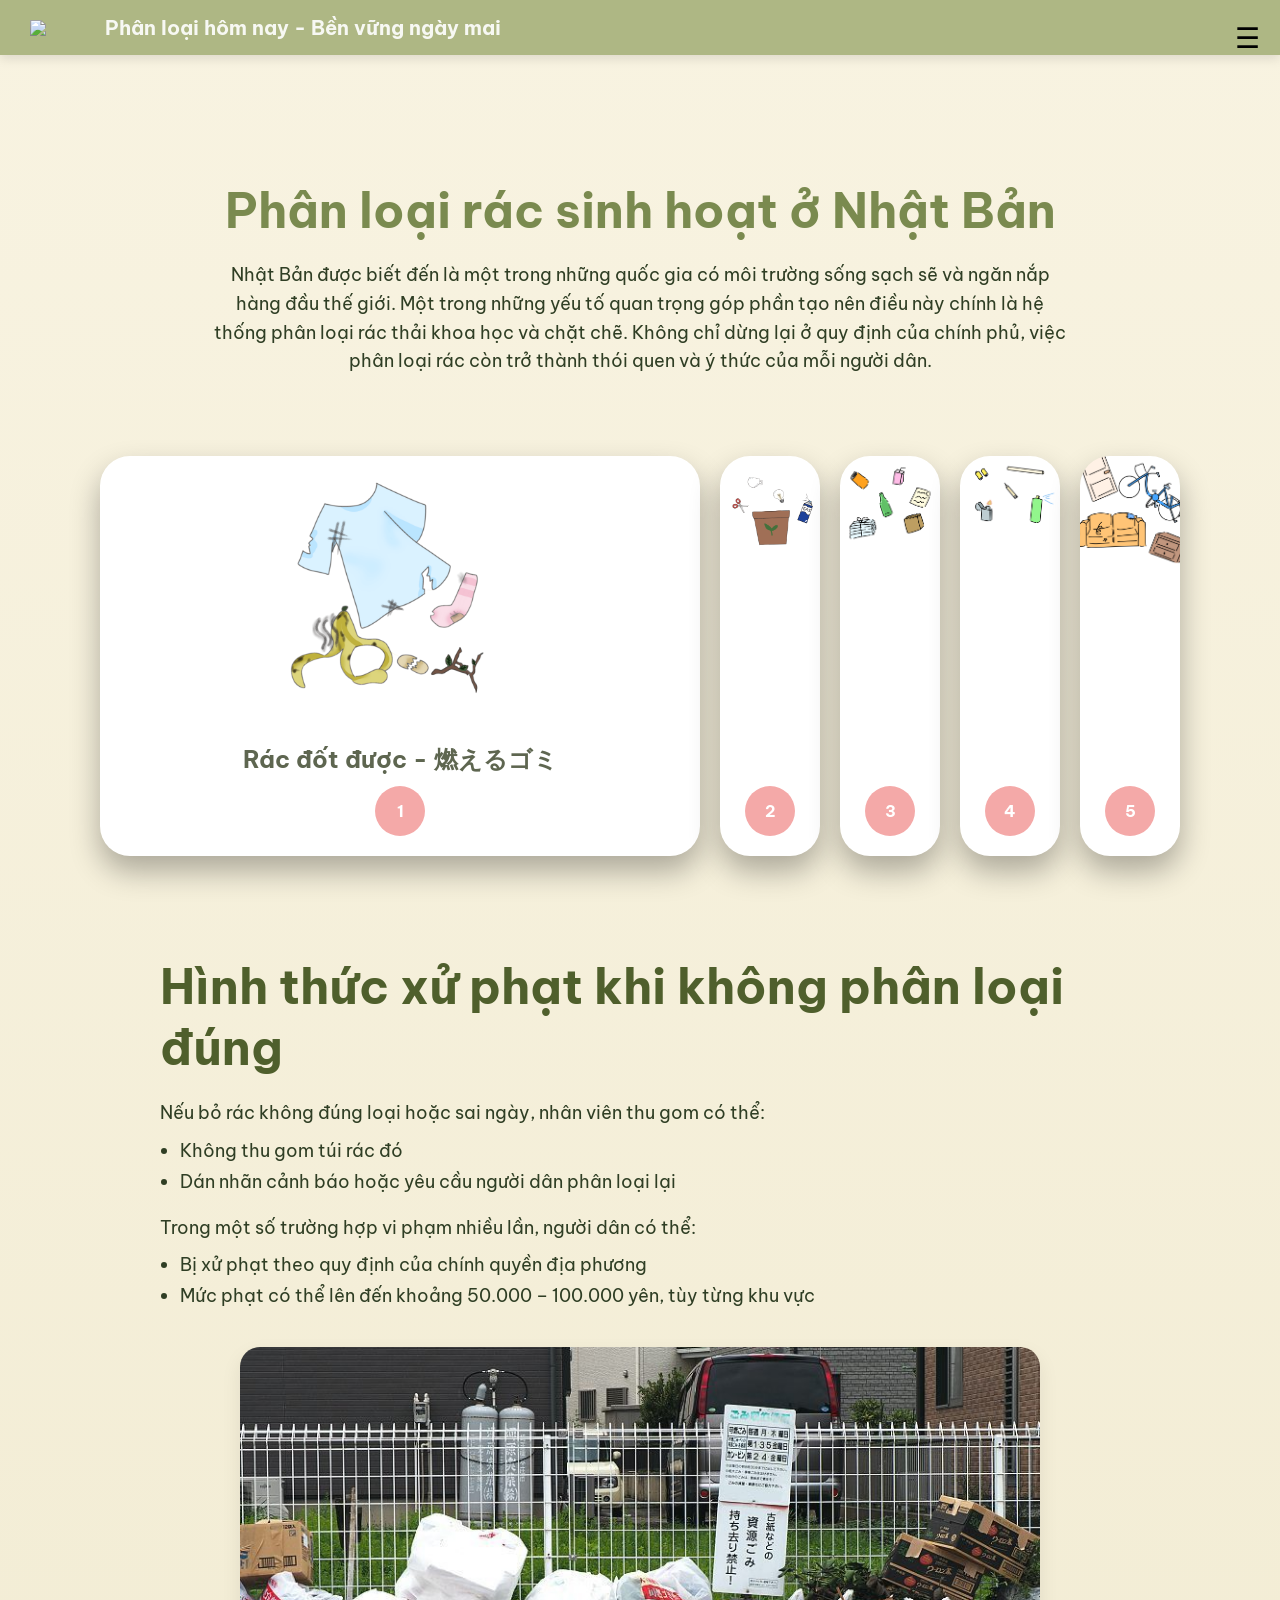
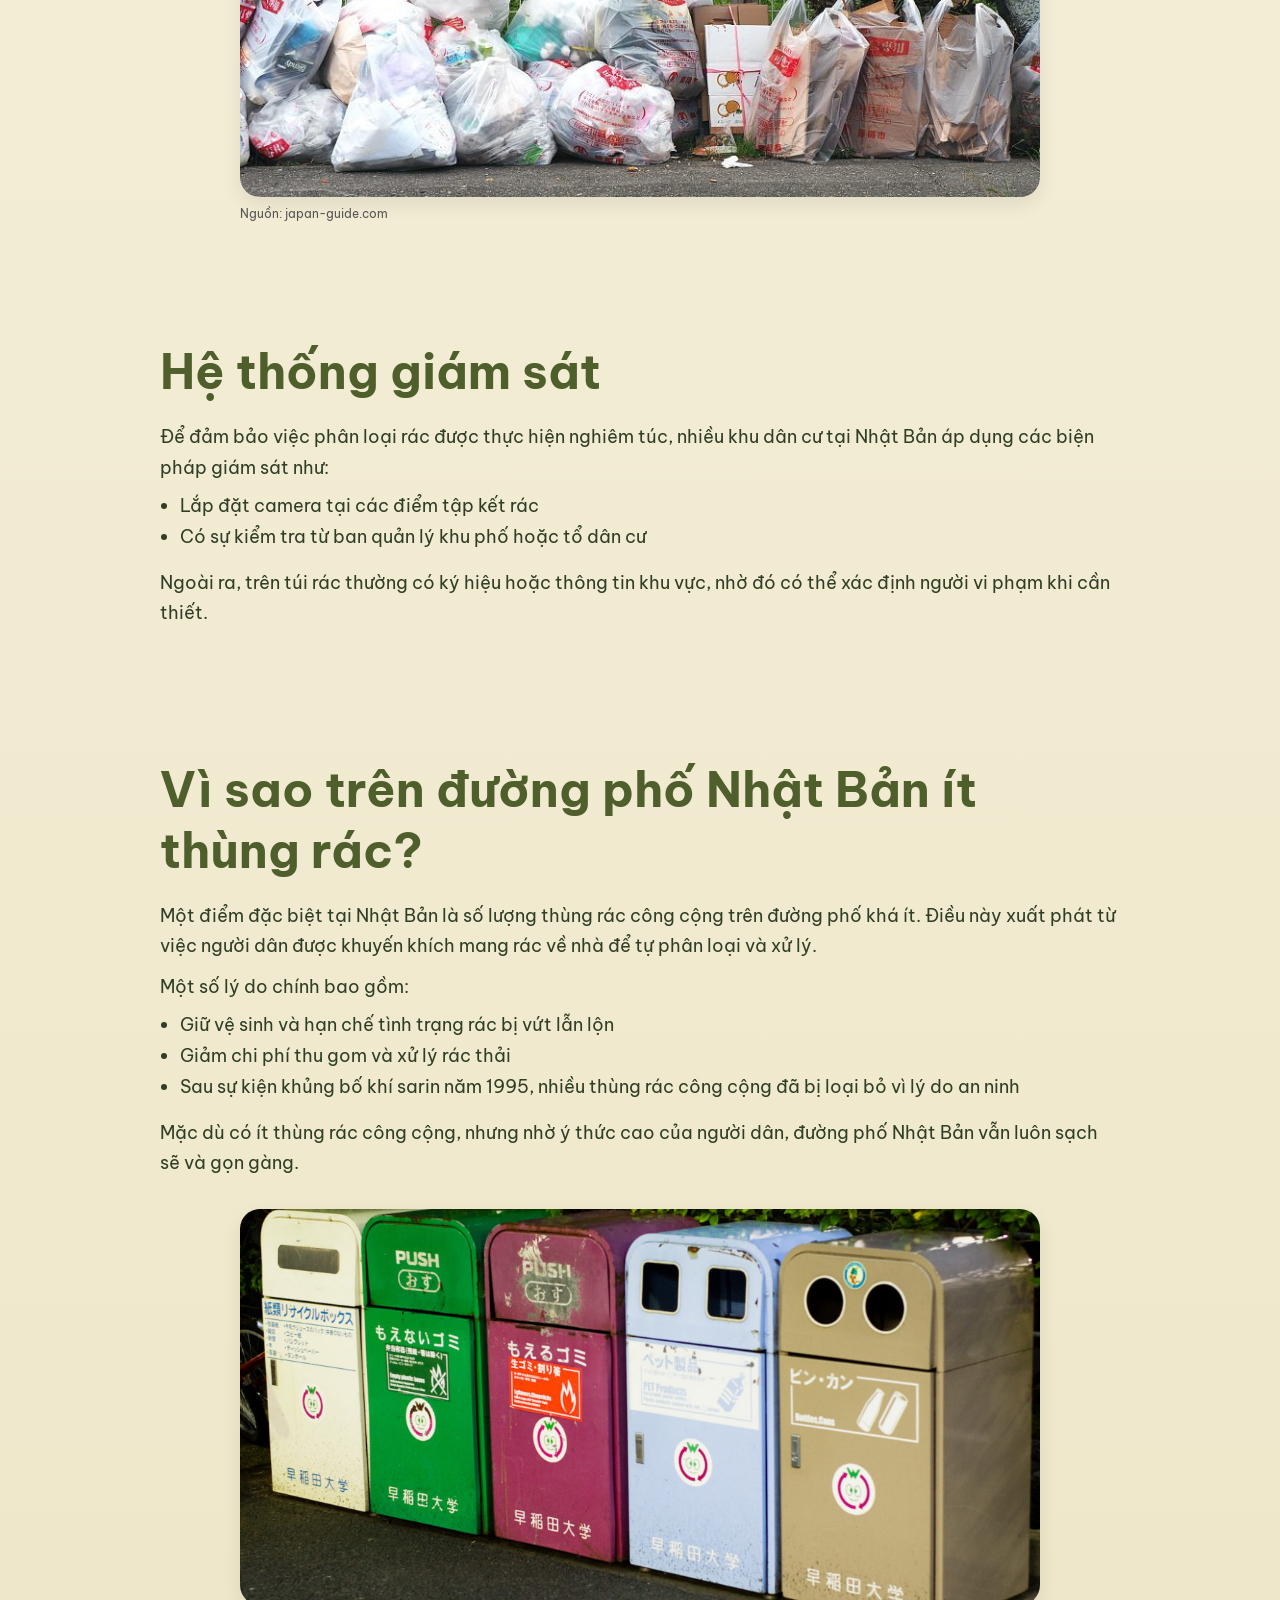
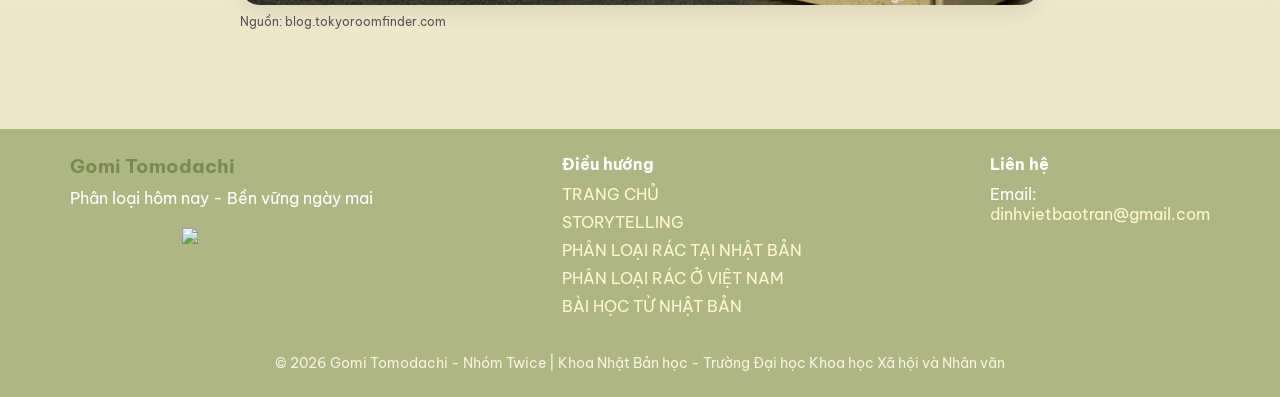
==== sort.html @ 8a850034 "Add files via upload" ====
<!DOCTYPE html>
<html lang="vi">
	<head>
		<meta charset="utf-8">
		<meta name="viewport" content="width=device-width, initial-scale=1.0">
		<link href="sort.css" rel="stylesheet" type="text/css">
		<link rel="preconnect" href="https://fonts.googleapis.com">
        <link rel="preconnect" href="https://fonts.gstatic.com" crossorigin>
        <link href="https://fonts.googleapis.com/css2?family=Be+Vietnam+Pro:ital,wght@0,100;0,200;0,300;0,400;0,500;0,600;0,700;0,800;0,900;1,100;1,200;1,300;1,400;1,500;1,600;1,700;1,800;1,900&family=Quicksand:wght@300..700&family=Zen+Kaku+Gothic+New&display=swap" rel="stylesheet">
        <title>Phân loại rác tại Nhật Bản</title>
		<link rel="icon" type="image/png" sizes="32x32" href="image/Logo.png">
		<link rel="icon" type="image/png" sizes="16x16" href="image/Logo.png">	
	</head>

<body>
    <nav class="navbar">
    <div class= nav-left>       
    <img src="image/logo.png" class="logo">
        <p class="slogan">Phân loại hôm nay - Bền vững ngày mai</p>
    </div>

    <div class="menu-btn" onclick="openMenu()">☰</div>

    <div id="sidebar" class="sidebar">
        <a href="#" onclick="closeMenu()">✕</a>
        <a href="index.html">Trang chủ</a>
        <a href="truyen.html">Storytelling</a>
        <a href="sort.html">Phân loại rác tại Nhật Bản</a>
        <a href="sortVN.html">Phân loại rác tại Việt Nam</a>
        <a href="lesson.html">Bài học</a>
    </div>
</nav>
<section class="hero fade-in">
  <h1>Phân loại rác sinh hoạt ở Nhật Bản</h1>

  <p>
Nhật Bản được biết đến là một trong những quốc gia có môi trường sống sạch sẽ và ngăn nắp hàng đầu thế giới. 
Một trong những yếu tố quan trọng góp phần tạo nên điều này chính là hệ thống phân loại rác thải khoa học và chặt chẽ. 
Không chỉ dừng lại ở quy định của chính phủ, việc phân loại rác còn trở thành thói quen và ý thức của mỗi người dân. 
</p>
</section>


<input type="radio" name="slide" id="s1" checked>
<input type="radio" name="slide" id="s2">
<input type="radio" name="slide" id="s3">
<input type="radio" name="slide" id="s4">
<input type="radio" name="slide" id="s5">


<div class="container">

<label for="s1" class="card card1">
    <div class="flip">
        <div class="front">
            <h2>Rác đốt được - 燃えるゴミ</h2>
        </div>
        <div class="back">
        <h3>Thông tin chi tiết:</h3>
        <ul class="profile-list">
            <li>Thức ăn thừa</li>
            <li>Khăn giấy</li>
            <li>Nhựa bẩn dính dầu mỡ</li>
            <li>Quần áo cũ</li>
            <li>Cành lá nhỏ</li>
            <li>Dầu ăn đã dùng</li>
        </ul>
        <a href="chitiet1.html" class="detail-btn">
            Xem chi tiết
        </a>
        </div>
    </div>
<div class="number">1</div>
</label>

<label for="s2" class="card card2">
    <div class="flip">
        <div class="front">
            <h2>Rác không đốt được - 燃えないゴミ</h2>
        </div>
        <div class="back">
                <h3>Thông tin chi tiết:</h3>
        <ul class="profile-list">
            <li>Kim loại nhỏ</li>
            <li>Kính, ly thuỷ tinh</li>
            <li>Gốm sứ, chậu cây</li>
            <li>Dao kéo, vật sắc nhọn</li>
            <li>Bình xịt & gas mini </li>
            <li>Bóng đèn </li>
            <li>Thiết bị điện nhỏ</li>
            <li>Nồi và chảo</li>
        </ul>
        <a href="chitiet2.html" class="detail-btn">
            Xem chi tiết
        </a>
        </div>
    </div>
<div class="number">2</div>
</label>

<label for="s3" class="card card3">
    <div class="flip">
        <div class="front">
            <h2>Rác tái chế - 資源ごみ</h2>
        </div>
        <div class="back">
        <h3>Thông tin chi tiết:</h3>
        <ul class="profile-list">
            <li>Lon: nước, thực phẩm</li>
            <li>Chai thuỷ tinh</li>
            <li>Chai PET</li>
            <li>Hộp sữa & đồ uống</li>
            <li>Giấy & carton </li>
            <li>Giấy vụn </li>
        </ul>
        <a href="chitiet3.html" class="detail-btn">
            Xem chi tiết
        </a>
        </div>
    </div>
<div class="number">3</div>
</label>

<label for="s4" class="card card4">
    <div class="flip">
        <div class="front">
            <h2>Rác nguy hiểm - 危険ゴミ</h2>
        </div>
        <div class="back">
        <h3>Thông tin chi tiết:</h3>
        <ul class="profile-list">
            <li>Pin</li>
            <li>Bóng đèn huỳnh quang</li>
            <li>Bật lửa</li>
            <li>Thuốc tẩy rửa</li>
            <li>Thuốc hết hạn</li>
            <li>Vật dễ cháy nổ</li>
        </ul>
        <a href="chitiet4.html" class="detail-btn">
            Xem chi tiết
        </a>
        </div>
    </div>
<div class="number">4</div>
</label>

<label for="s5" class="card card5">
    <div class="flip">
        <div class="front">
            <h2>Rác cồng kềnh - 粗大ゴミ</h2>
        </div>
        <div class="back">
        <h3>Thông tin chi tiết:</h3>
        <ul class="profile-list">
            <li>Nội thất (bàn, ghế, tủ, kệ sách)</li>
            <li>Đồ gia dụng lớn  (nệm, futon, sofa, thảm lớn)</li>
            <li>Đồ dùng lớn (xe đạp, vali lớn, quạt máy lớn)</li>
            <li>Vật dụng khác (cửa gỗ, ván gỗ, vật dài hoặc lớn)</li>
        </ul>

        <a href="chitiet5.html" class="detail-btn">
            Xem chi tiết
        </a>
        </div>
    </div>
<div class="number">5</div>
</label>
</div>

<div class="xuphat-box fade-in">
  
  <div class="xuphat-text">
    <h1>Hình thức xử phạt khi không phân loại đúng</h1>

    <p>Nếu bỏ rác không đúng loại hoặc sai ngày, nhân viên thu gom có thể:</p>

    <ul>
      <li>Không thu gom túi rác đó</li>
      <li>Dán nhãn cảnh báo hoặc yêu cầu người dân phân loại lại</li>
    </ul>

    <p>Trong một số trường hợp vi phạm nhiều lần, người dân có thể:</p>

    <ul>
      <li>Bị xử phạt theo quy định của chính quyền địa phương</li>
      <li>Mức phạt có thể lên đến khoảng 50.000 – 100.000 yên, tùy từng khu vực</li>
    </ul>
  </div>

  <div class="xuphat-img">
    <img src="image/rac2.jpg" alt="Điểm thu gom rác">
    <figcaption class="suoc">Nguồn: japan-guide.com</figcaption>
  </div>

</div>

<div class="monitor-box fade-in">
  
  <div class="monitor-text">
    <h1>Hệ thống giám sát</h1>

    <p>Để đảm bảo việc phân loại rác được thực hiện nghiêm túc, nhiều khu dân cư tại Nhật Bản áp dụng các biện pháp giám sát như:</p>

    <ul>
      <li>Lắp đặt camera tại các điểm tập kết rác</li>
      <li>Có sự kiểm tra từ ban quản lý khu phố hoặc tổ dân cư</li>
    </ul>
    <p>Ngoài ra, trên túi rác thường có ký hiệu hoặc thông tin khu vực, nhờ đó có thể xác định người vi phạm khi cần thiết.

    </p>
    </div>

</div>
<div class="why-box fade-in">
  
  <div class="why-text">
    <h1>Vì sao trên đường phố Nhật Bản ít thùng rác?</h1>

    <p>Một điểm đặc biệt tại Nhật Bản là số lượng thùng rác công cộng trên đường phố khá ít. Điều này xuất phát từ việc người dân được khuyến khích mang rác về nhà để tự phân loại và xử lý.</p>
    <p>Một số lý do chính bao gồm:</p>
    <ul>
      <li>Giữ vệ sinh và hạn chế tình trạng rác bị vứt lẫn lộn</li>
      <li>Giảm chi phí thu gom và xử lý rác thải</li>
      <li>Sau sự kiện khủng bố khí sarin năm 1995, nhiều thùng rác công cộng đã bị loại bỏ vì lý do an ninh</li>
    </ul>

    <p>Mặc dù có ít thùng rác công cộng, nhưng nhờ ý thức cao của người dân, đường phố Nhật Bản vẫn luôn sạch sẽ và gọn gàng.</p>

  </div>

  <div class="why-img">
    <img src="image/racnhat.jpg" alt="Thùng rác Nhật Bản">
    <figcaption class="suoc">Nguồn: blog.tokyoroomfinder.com</figcaption>
  </div>

</div>

<script>
const cards = document.querySelectorAll(".card");
const radios = document.querySelectorAll("input[name='slide']");

cards.forEach(card=>{
card.addEventListener("click",function(e){

if(e.target.classList.contains("number") || 
   e.target.classList.contains("detail-btn")) return;

this.classList.toggle("flipped");

});
});
radios.forEach(radio=>{
    radio.addEventListener("change",()=>{
        cards.forEach(card=>{
            card.classList.remove("flipped");
        });
    });
});
document.querySelectorAll(".detail-btn").forEach(btn=>{
btn.addEventListener("click",function(e){
e.stopPropagation();
});
});
</script>

    <script>
        function openMenu() {
  document.getElementById("sidebar").style.right = "0";
  overlay.style.display = "block";
}

        function closeMenu() {
  document.getElementById("sidebar").style.right = "-300px";
    overlay.style.display = "none";
}
    </script>

<script>
const faders = document.querySelectorAll('.fade-in');

const appearOnScroll = new IntersectionObserver(function(entries) {
  entries.forEach(entry => {
    if (!entry.isIntersecting) return;
    entry.target.classList.add('show');
  });
}, {
  threshold: 0.2
});

faders.forEach(fader => {
  appearOnScroll.observe(fader);
});
</script>
		<footer class="site-footer">
			<div class="footer-grid">
			<div class="footer-col">
				<h3>Gomi Tomodachi</h3>
				<p>Phân loại hôm nay - Bền vững ngày mai</p>
				<img src="image/logo.png" class="footer-logo">
			</div>

			<div class="footer-col">
				<h4>Điều hướng</h4>
	<ul>
			<li><a href="index.html">TRANG CHỦ</a></li>
			<li><a href="truyen.html">STORYTELLING</a></li>
			<li><a href="sort.html">PHÂN LOẠI RÁC TẠI NHẬT BẢN</a></li>
			<li><a href="sortVN.html">PHÂN LOẠI RÁC Ở VIỆT NAM</a></li>
			<li><a href="lesson.html">BÀI HỌC TỪ NHẬT BẢN </a></li>
	</ul>
		</div>
		<div class="footer-col">
			<h4>Liên hệ</h4>
			<p>Email:</p>
			<a href="mailto:dinhvietbaotran@gmail.com">dinhvietbaotran@gmail.com
			</a>
		</div>
		</div>
			<p class="copyright">
		© 2026 Gomi Tomodachi - Nhóm Twice | Khoa Nhật Bản học - Trường Đại học Khoa học Xã hội và Nhân văn
			</p>

</footer>

</body>
</html>
---- sort.css ----
*{
    box-sizing:border-box;
    margin:0;
    padding:0;
}

body{
    margin:0;
    font-family:'Be Vietnam Pro',sans-serif;
    background: linear-gradient(to bottom, #F8F3E1, #EDE6C8);padding-top: 80px;
    padding-top: 80px;
}

/* NAVBAR */
.navbar{
position:fixed;
top: 0;
left: 0;
width: 100%;
z-index: 1000;
background:#AEB784;
display:flex;
align-items:center;
justify-content:space-between;
padding:15px 30px;
box-shadow:0 4px 10px rgba(0,0,0,0.1);
}

.nav-left {
  display: flex;
  align-items: center;
  gap: 15px;
}
.logo{
width:60px;
}

.slogan{
font-size:20px;
color: rgba(255,255,255,0.9);
font-weight:bold;
}

.menu-icon{
font-size:28px;
cursor:pointer;
color:white;
}

.menu{
list-style:none;
position:absolute;
top:80px;
right:30px;
background:white;
width:220px;
border-radius:15px;
box-shadow:0 10px 20px rgba(0,0,0,0.15);
display:none;
flex-direction:column;
overflow:hidden;
padding:0;
}

.menu li{
border-bottom:1px solid #eee;
}

.menu li:last-child{
border-bottom:none;
}

.menu li a{
display:block;
padding:15px;
text-decoration:none;
color:#473f34;
font-weight:bold;
}

.menu li a:hover{
background:#f0e5c7;
}

.menu.show{
display:flex;
}

.menu-btn {
  font-size: 28px;
  cursor: pointer;
  position: fixed;
  right: 20px;
  top: 20px;
  z-index: 1001;
}

/* Sidebar */
.sidebar {
  position: fixed;
  top: 0;
  right: -300px;   
  width: 300px;
  height: 100%;
  background: #84B179;
  transition: 0.3s;
}

.sidebar a {
  display: block;
  margin: 20px 0;
  font-size: 18px;
  text-decoration: none;
  color: #2F2F1E;
  padding-left: 20px;
}

.sidebar a:hover {
  color: #E07A5F;
  padding-left: 5px;
  transition: 0.2s;
  background:#E3DBBB;
  border-radius: 8px;
}
.overlay {
  position: fixed;
  top: 0;
  left: 0;
  width: 100%;
  height: 100%;
  background: rgba(0,0,0,0.3);
  display: none;
}

/* HERO SECTION */
.hero {
  text-align: center;
  padding: 100px 20px 40px;
  max-width: 900px;
  margin: auto;
}

.hero h1 {
  font-size: 48px;
  font-weight: 700;
  color: #7a8a4f;
  margin-bottom: 20px;
}

.hero p {
  font-size: 18px;
  line-height: 1.6;
  color: #2f3e24;
}

input{display:none;}

.container{
    display:flex;
    gap:20px;
    justify-content:center;
    margin-top: 40px;
}

/* CARD */
.card{
    position:relative;
    height:400px;
    width:100px;
    border-radius:30px;
    overflow:hidden;
    cursor:pointer;
    perspective:1000px;
    background-color:#ffffff;
    background-position:center -10px;
    background-repeat:no-repeat;
    background-size:120px;
transform: translateZ(0);
will-change: transform, width, background-size;
    transition:
        width 0.6s cubic-bezier(.28,-0.03,0,.99),
        background-size 0.6s ease,
        box-shadow 0.4s;
        
    box-shadow:0 15px 30px rgba(0,0,0,0.3);
}

/* Background từng card */
.card1{ background-image:url('image/1.png'); }
.card2{ background-image:url('image/2.png'); }
.card3{ background-image:url('image/3.png'); }
.card4{ background-image:url('image/4.png'); }
.card5{ background-image:url('image/5.png'); }

/* ACTIVE */
#s1:checked ~ .container .card1,
#s2:checked ~ .container .card2,
#s3:checked ~ .container .card3,
#s4:checked ~ .container .card4,
#s5:checked ~ .container .card5{
    width:600px;
    background-size:280px;
}

/* FLIP */
.flip{
    width:100%;
    height:100%;
    position:relative;
    transform-style:preserve-3d;
    transition:0.45s;
}

.card.flipped .flip{
    transform:rotateY(180deg);
}

.front,.back{
    position:absolute;
    width:100%;
    height:100%;
    backface-visibility:hidden;
    display:flex;
    flex-direction:column;
    justify-content:flex-end;
    padding:30px;
}

/* FRONT */
.front{
    background:transparent;
    color:#5E6650;
    }

/* BACK */
.back{
background:white;
transform:rotateY(180deg);
color:#5E6650;
display:flex;
flex-direction:column;
justify-content:flex-start;
align-items:flex-start;
text-align:left;
padding: 25px 30px;
}
.back h3{
    letter-spacing: 0.5px;
font-size:30px;
margin-bottom:20px;
color:#7a8a4f;
}

/* Ẩn text khi chưa active */
.front h2{
    display:none;
    margin-bottom: 50px;
    text-align: center;
}


#s1:checked ~ .container .card1 .front h2,
#s1:checked ~ .container .card1 .front p,
#s2:checked ~ .container .card2 .front h2,
#s2:checked ~ .container .card2 .front p,
#s3:checked ~ .container .card3 .front h2,
#s3:checked ~ .container .card3 .front p,
#s4:checked ~ .container .card4 .front h2,
#s4:checked ~ .container .card4 .front p,
#s5:checked ~ .container .card5 .front h2,
#s5:checked ~ .container .card5 .front p{
        display: block;
}

/* BULLET */
.number{
    position:absolute;
    bottom:20px;
    left:50%;
    transform:translateX(-50%);
    width:50px;
    height:50px;
    border-radius:50%;
    background:#F4A9A8;
    color:white;
    display:flex;
    justify-content:center;
    align-items:center;
    font-weight:bold;
    z-index:10;
}

.profile-list{
list-style:none;
padding-left:0;
margin-top:20px;
column-count:2;
column-gap:30px;
padding-left:35px;
background: #fff0f0;
padding:20px 20px 20px 35px;
border-radius:15px;
}

.profile-box{
background:#F4A9A8;
border-radius:18px;
padding:20px 30px;
margin-top:15px;
margin-bottom: 5px;
}

.profile-list li{
display:flex;
align-items:center;
margin-bottom:10px;
gap:10px;
font-size:18px;
line-height: 1.5;
transition: 0.25s;
}

.profile-list li:hover{
    color: #7a8a4f;
    transform: translateX(5px);
}

.profile-list li::before{
content:"♻";
color:#7a8a4f;
font-size: 18px;
}
.detail-btn{
display:inline-block;
margin-top: 25px;
padding:12px 26px;
background:#F4A9A8;
color:white;
text-decoration:none;
border-radius:25px;
font-size:16px;
transition:0.25s;
}

.detail-btn:hover{
background:#E07A5F;
transform:translateY(-2px);
}

/* DƯỚI CARD */
.why-box,.xuphat-box,.monitor-box{
  display:flex;
  flex-direction: column;
  align-items:center;
  gap:20px;
  max-width:1000px;
  margin:80px auto;
  padding:20px;
  text-align: left;
}
.why-text h1, .xuphat-text h1, .monitor-text h1 {
  font-size: 48px;
  margin-bottom: 20px;
  color: #4F5F2C;
}

.why-text p, .xuphat-text p, .monitor-text p {
  color: #2f3e24;
  margin-bottom: 10px;
  line-height: 1.7;
  font-size: 18px;
}

.why-text ul, .xuphat-text ul, .monitor-text ul {
  margin-left: 20px;
  margin-bottom: 20px;
  font-size: 18px;
  color: #2f3e24;
}

.why-text li, .xuphat-text li, .monitor-text li {
  margin-bottom: 8px;
  font-size: 18px;
  color: #2f3e24;
}

.why-img, .xuphat-img, .monitor-img {
  flex: 1;
  min-width: 400px;
}

.why-img img, .xuphat-img img{
  width: 100%;
  border-radius: 20px;
  box-shadow: 0 8px 20px rgba(0,0,0,0.08);
  max-width: 800px;
  height: auto;
}

.why-img .suoc, .xuphat-img .suoc, .monitor-img .suoc {
  font-size: 12px;
  color: #555;
  margin-top: 5px;
}


/* Responsive cho mobile */
@media (max-width:768px){
  .why-box, .xuphat-box, .monitor-box{
    flex-direction:column;
    text-align:center;
  }

  .why-img img, .xuphat-img img, .monitor-img img{
    width:70%;
    max-width: 300px;
    margin: 0 auto;
  }
}
.meaning{
margin-top:10px;
font-style:italic;
color:#555;
}
.fade-in {
  opacity: 0;
  transform: translateY(40px);
  transition: all 0.8s ease;
}

.fade-in.show {
  opacity: 1;
  transform: translateY(0);
}
.site-footer {
  width: 100%;
  background: #AEB784;; 
  color: white;
  padding: 25px 30px;   
  box-sizing: border-box;
  margin-top: 60px;
}
.site-footer h3 {
  color: #7a8a4f;
  margin-bottom: 15px;
}
.footer-logo {
  display: block;
  margin: 20px auto 0; 
  width: 80px;         
  height: auto;
}
.footer-grid {
  display: flex;
  justify-content: space-between;
  flex-wrap: wrap;
  gap: 40px;
  max-width: 1200px;
  margin: 0 auto;   
  padding: 0 30px;  
}

.footer-col h3,
.footer-col h4 {
  margin-bottom: 10px;
}

.footer-col ul {
  list-style: none;
  padding: 0;
  margin: 0;
}

.footer-col ul li {
  margin-bottom: 8px;
}

.footer-col a {
  color: #FFF8D1;
  text-decoration: none;
  transition: color 0.3s;
}

.footer-col a:hover {
  color: #E07A5F;
  text-decoration: underline;
}

.copyright {
  text-align: center;
  margin-top: 30px;
  font-size: 14px;
  color: #F8F3E1;
  max-width: 1200px;
  margin-left: auto;
  margin-right: auto;
  padding: 0 30px;
}

/* Responsive */
@media (max-width: 900px) {
  .footer-grid {
    flex-direction: column;
    align-items: center;
    text-align: center;
    padding: 0 20px;
  }

  .footer-col {
    margin-bottom: 30px;
  }
}
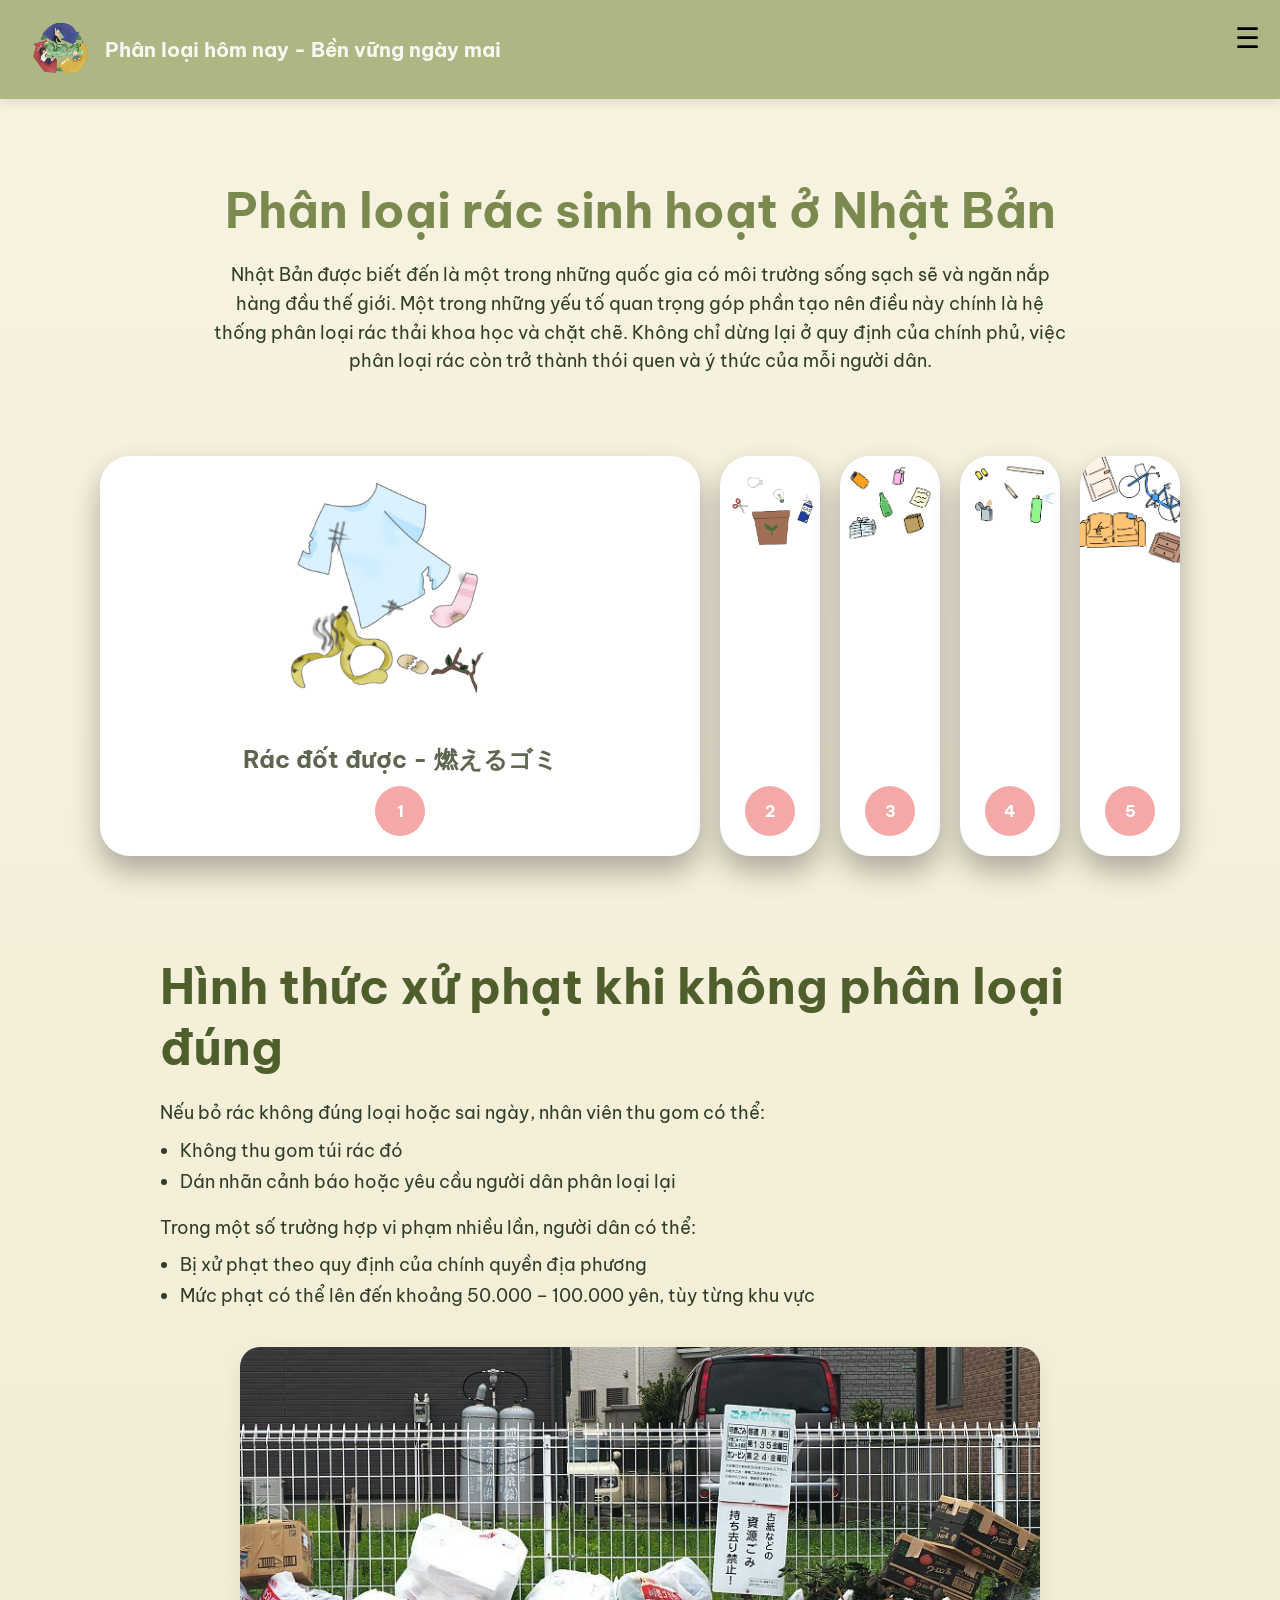
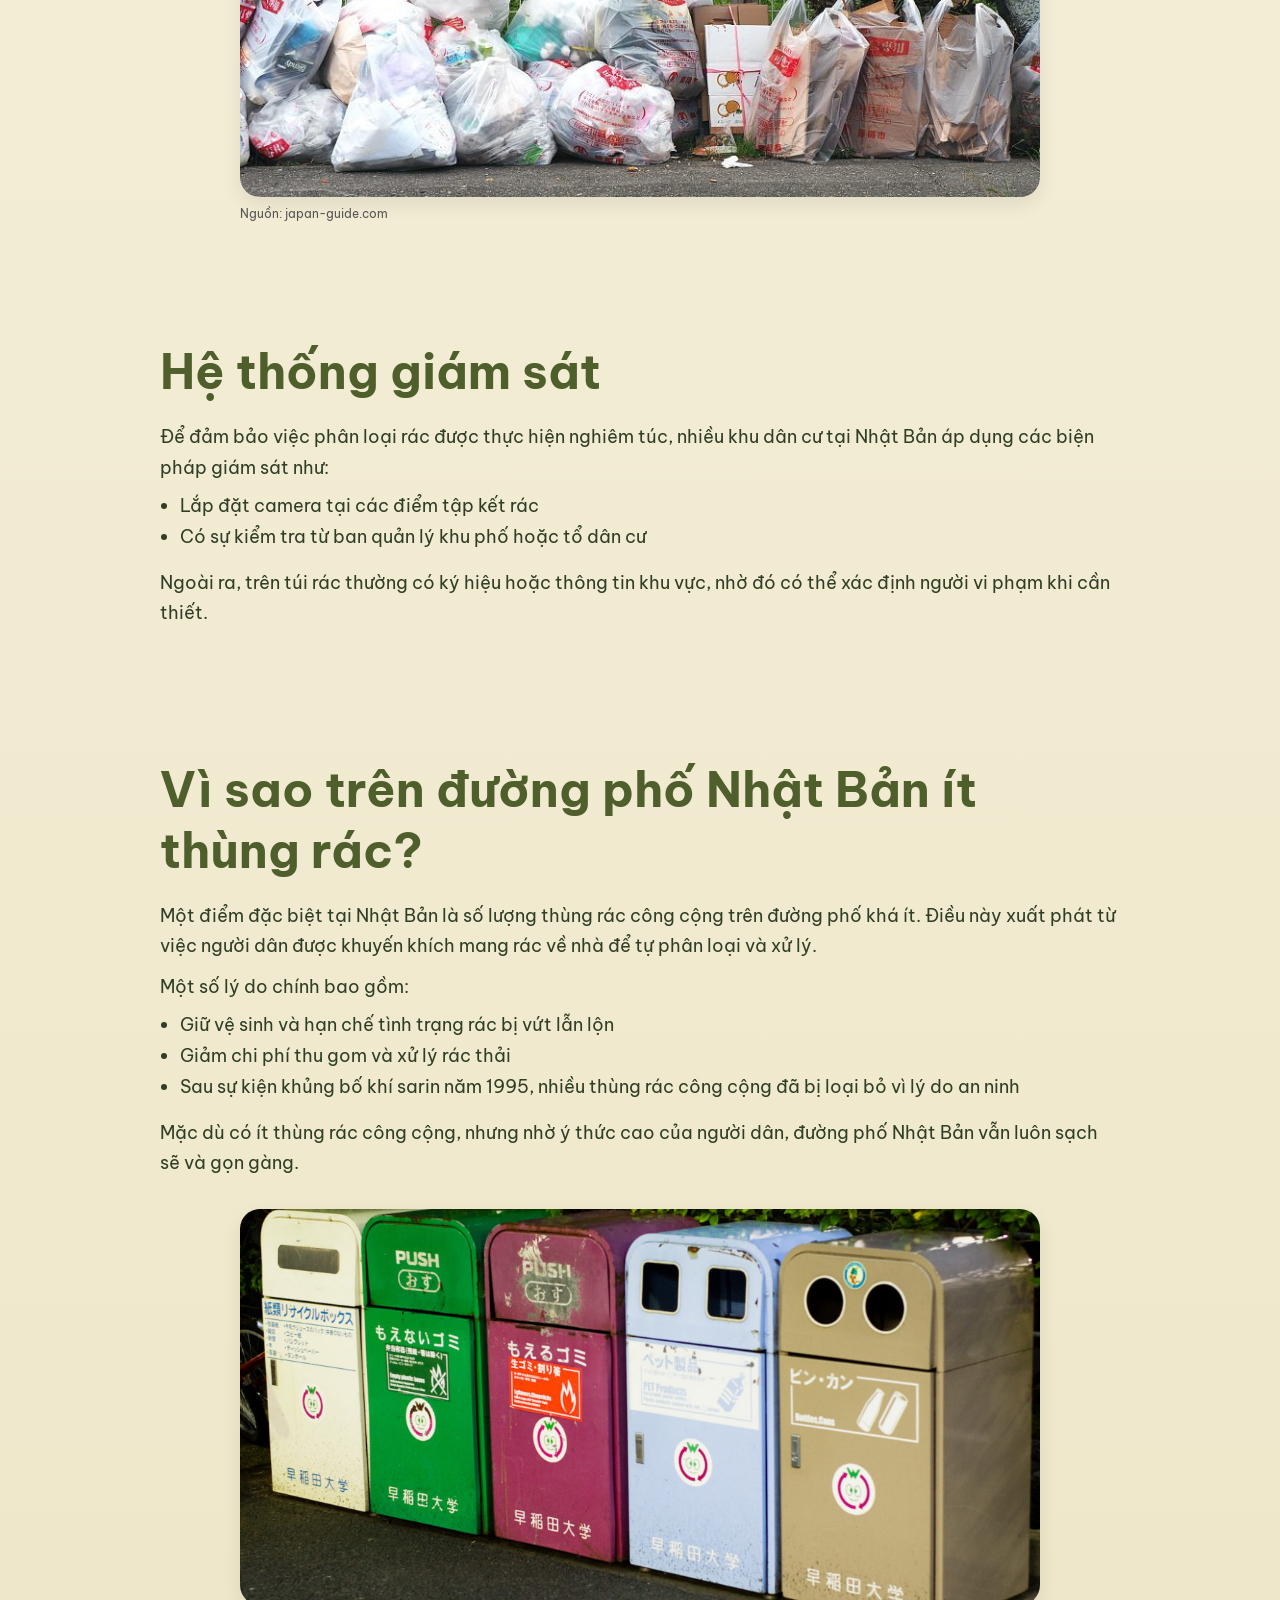
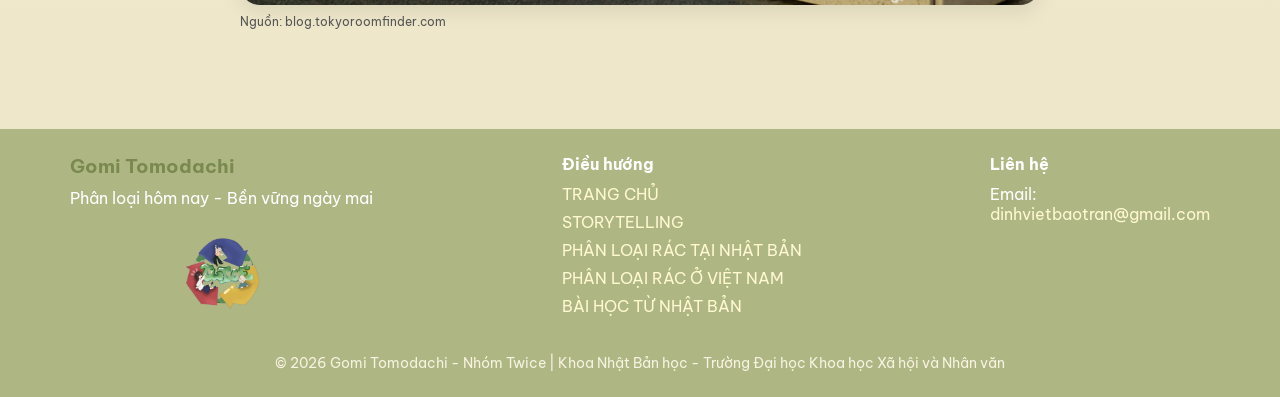
==== commit c2027666: "Update sort.html" ====
--- a/sort.html
+++ b/sort.html
@@ -291,6 +291,26 @@
   appearOnScroll.observe(fader);
 });
 </script>
+<script>document.querySelectorAll(".card").forEach((card, index) => {
+  card.addEventListener("click", () => {
+    localStorage.setItem("activeCard", index + 1);
+  });
+}); </script>
+	<script>window.addEventListener("load", () => {
+  const saved = localStorage.getItem("activeCard");
+
+  if (saved) {
+    const radio = document.getElementById("s" + saved);
+    if (radio) {
+      radio.checked = true;
+    }
+  }
+});</script>
+	<script>document.querySelectorAll(".detail-btn").forEach((btn, index) => {
+  btn.addEventListener("click", () => {
+    localStorage.setItem("activeCard", index + 1);
+  });
+});</script>
 		<footer class="site-footer">
 			<div class="footer-grid">
 			<div class="footer-col">
@@ -323,4 +343,4 @@
 </footer>
 
 </body>
-</html>+</html>
